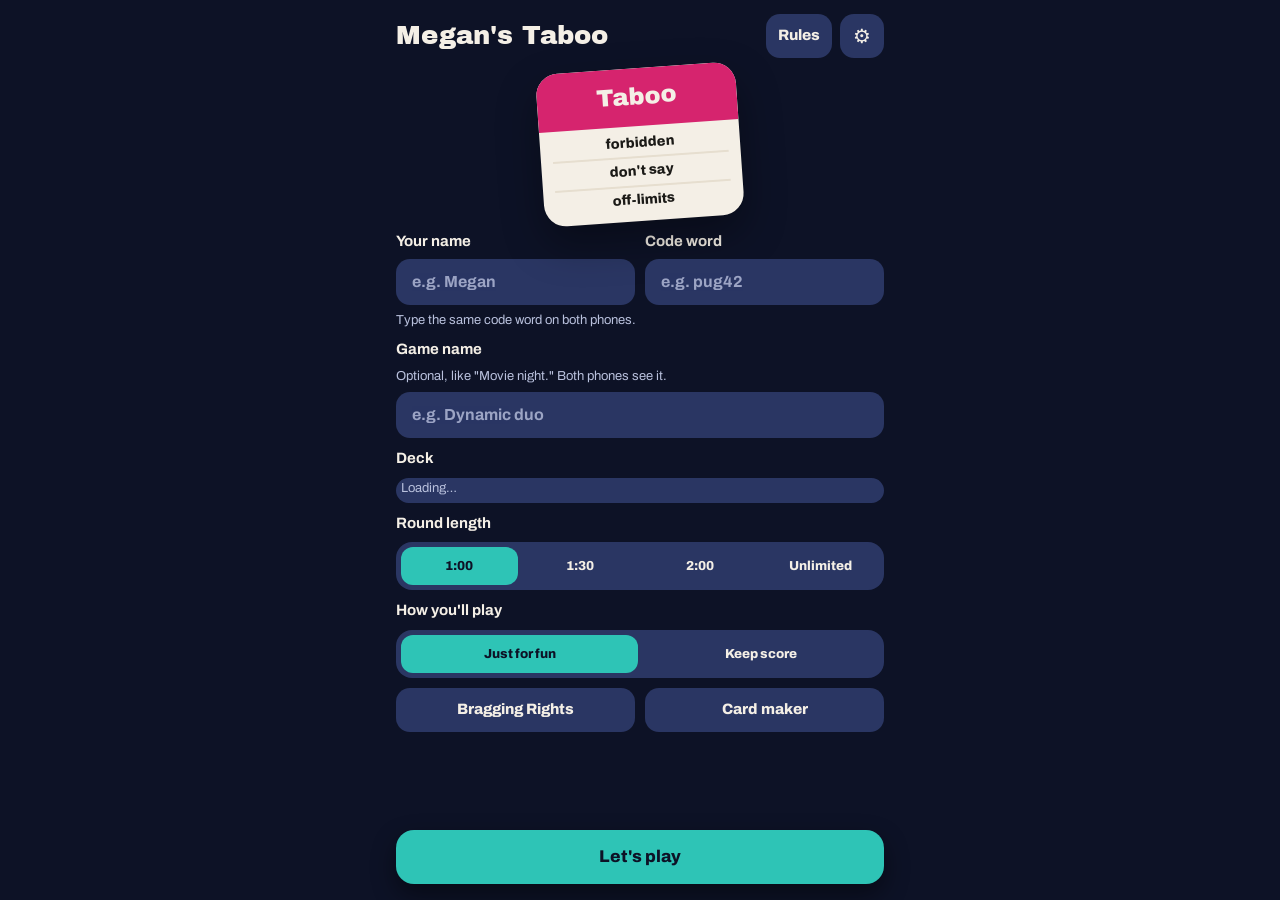
==== dev/src/index.html @ 32f8def1 "v6.7: card maker headings up to 40 letters, shrink and wrap to fit; card colors match the new look C" ====
<!DOCTYPE html>
<html lang="en">
<head>
<meta charset="utf-8">
<meta name="viewport" content="width=device-width,initial-scale=1,viewport-fit=cover">
<meta name="theme-color" content="#0D1226">
<title>Megan's Taboo</title>
<!--PWA-->
<link rel="preconnect" href="https://fonts.googleapis.com">
<link rel="preconnect" href="https://fonts.gstatic.com" crossorigin>
<link href="https://fonts.googleapis.com/css2?family=Archivo+Black&family=Archivo:wght@400;600;800&display=swap" rel="stylesheet">
<link rel="stylesheet" href="styles.css?v=__BUILD__">
</head>
<body>
<div class="app">

<!-- HOME: pick or start a game, then how you'll play -->
<section class="screen" id="s-setup" aria-label="Home">
  <div class="top"><h1 id="setup-title"><button class="ttl" data-home>Megan's Taboo</button></h1><div class="tools"><button class="ghost icon" data-open="rules">Rules</button><button class="ghost icon gear" id="setup-set" aria-label="Settings">⚙︎</button></div></div>
  <div class="hero">
    <div class="card mini" aria-hidden="true"><div class="band"><div class="w">Taboo</div></div>
      <ul class="list"><li>forbidden</li><li>don't say</li><li>off-limits</li></ul></div>
  </div>
  <div class="pair"><label class="f">Your name<input type="text" id="setup-name" maxlength="16" autocomplete="off" placeholder="e.g. Megan"></label>
  <label class="f">Code word<span class="codebox"><input type="text" id="setup-code" maxlength="30" autocomplete="off" autocapitalize="off" spellcheck="false" placeholder="e.g. pug42"><span class="badge" id="setup-badge" aria-live="polite"></span></span></label></div>
  <p class="note" id="code-note">Type the same code word on both phones.</p>
  <label class="f">Game name <small>Optional, like "Movie night." Both phones see it.</small><input type="text" id="setup-gname" maxlength="24" autocomplete="off" placeholder="e.g. Dynamic duo"></label>
  <div class="group" id="sg-group" hidden><b>Saved game</b>
    <button class="switch" id="to-games"><span id="sg-name">Game with your partner</span><span class="sw-r"><span id="sg-badge" class="badge"></span><span aria-hidden="true">▾</span></span></button></div>
  <div class="group"><b>Deck</b><div class="seg" data-field="deck" data-scope="setup"></div></div>
  <div class="group"><b>Round length</b><div class="seg one" data-field="time" data-scope="setup"></div></div>
  <div class="group"><b>How you'll play</b><div class="seg one" data-field="mode" data-scope="setup"></div><p class="note" id="mode-note" hidden></p></div>
  <div class="opts" id="score-opts" hidden>
    <div class="group"><b>Type</b><div class="seg one" data-field="type" data-scope="match"></div><p class="note" id="type-note"></p></div>
    <div class="group"><b>Win by</b><div class="seg one" data-field="win" data-scope="match"></div></div>
    <div class="group"><b>Skips</b><div class="seg one" data-field="pen" data-scope="match"></div></div>
    <div class="group"><b>Card values</b><div class="seg one" data-field="val" data-scope="match"></div><p class="note" id="val-note"></p></div>
  </div>
  <div class="row"><button class="ghost" id="to-brag">Bragging Rights</button><button class="ghost" id="to-maker">Card maker</button></div>
  <div style="flex:1"></div>
  <button class="primary" id="setup-go">Let's play</button>
  <button class="ghost" id="setup-cancel" hidden>Cancel new game</button>
  <div data-backup><button class="ghost" id="setup-bk">Restore from a backup code</button>
  <textarea id="setup-bk-text" hidden aria-label="Backup code" spellcheck="false" placeholder="Paste your backup code here"></textarea>
  <button class="primary" id="setup-bk-go" hidden>Restore</button></div>
</section>

<!-- GAME: everything for playing rounds -->
<section class="screen" id="s-home" aria-label="Game">
  <div class="top"><button class="ghost icon" id="h-back" aria-label="Back to home">‹</button><h2 class="grow"><button class="ttl" data-home>Megan's Taboo</button></h2><div class="tools"><button class="ghost icon" data-open="rules">Rules</button><button class="ghost icon gear" id="to-settings" aria-label="Settings">⚙︎</button></div></div>
  <p class="who"><span id="h-game">Game with your partner</span> <span id="h-badge" class="badge"></span></p>
  <p class="sub info"><span id="h-deckname"></span> · <span id="h-time"></span> · <span id="h-left"></span></p>
  <p class="sync" id="h-sync" role="status" hidden></p>
  <p class="sync" id="h-mwait" hidden><span id="h-mwait-t"></span> <button class="link" id="h-mcancel">Cancel</button></p>
  <p class="turn" id="h-turn" hidden></p>
  <p class="final" id="h-final" hidden></p>
  <div class="match" id="h-match" hidden></div>
  <div class="hero" id="h-hero">
    <div class="card mini" aria-hidden="true"><div class="band"><div class="w">Taboo</div></div>
      <ul class="list"><li>forbidden</li><li>don't say</li><li>off-limits</li></ul></div>
  </div>
  <div style="flex:1"></div>
  <button class="primary" id="start" disabled>Loading cards…</button>
  <button class="ghost" id="h-manual" hidden>Phones not connecting? Pick a player yourself</button>
  <button class="ghost" id="final-btn" data-final>Final round</button>
  <button class="ghost" id="h-mend" hidden>End match</button>
</section>

<!-- PLAY -->
<section class="screen" id="s-play" aria-label="Round">
  <div class="hud">
    <div class="timer" id="timer" aria-live="off">1:00</div>
    <div><div class="meter" id="meter"></div><div class="note" id="p-info" style="margin-top:6px"></div></div>
    <div class="score"><small>Guessed</small><span id="p-score">0</span></div>
  </div>
  <div class="card"><div class="band"><div class="w" id="p-word">Word</div></div><ul class="list" id="p-list"></ul></div>
  <div class="acts">
    <button class="buzz" id="b-buzz"><span class="g">✕</span>Buzz</button>
    <button class="skipb" id="b-skip"><span class="g">↷</span>Skip<span class="pill" id="skipn" aria-label="skips left"></span></button>
    <button class="okb" id="b-ok"><span class="g">✓</span>Correct</button>
  </div>
  <div class="minor"><button id="b-undo">Undo</button><button id="b-pause">Pause</button><button data-open="rules">Rules</button><button id="b-end">End</button></div>
</section>

<!-- SUMMARY -->
<section class="screen" id="s-sum" aria-label="Round summary">
  <div class="top"><h2 id="sum-title">Your round</h2><span class="note" id="sum-why"></span></div>
  <div class="tot three"><div class="big"><b id="t-c">0</b><small>Guessed</small></div><div><b id="t-s">0</b><small>Skipped</small></div><div><b id="t-x">0</b><small>Buzzed</small></div></div>
  <ul class="res" id="sum-list"></ul>
  <div class="pts" id="sum-pts" hidden><span id="sum-pts-t"></span><span class="adj"><button class="ghost" id="adj-down" aria-label="One point less">−1</button><button class="ghost" id="adj-up" aria-label="One point more">+1</button></span></div>
  <p class="note" id="sum-back"></p>
  <div style="flex:1"></div>
  <p class="sub" id="sum-next" style="text-align:center;font-weight:800"></p>
  <button class="primary" id="sum-done">Done</button>
  <button class="ghost" id="sum-final" data-final>Final round</button>
</section>

<!-- SETTINGS -->
<section class="screen" id="s-set" aria-label="Settings">
  <div class="top"><h2>Settings</h2><button class="ghost" data-back>Done</button></div>
  <div class="gamebox" id="set-game">
  <p class="sect" id="set-game-h">This game</p>
  <label class="f">Play as<input type="text" id="set-playas" maxlength="16" autocomplete="off"></label>
  <label class="f">Partner's name<input type="text" id="set-partner" maxlength="16" autocomplete="off"></label>
  <div class="group"><b>Player</b><div class="seg" data-field="player" data-scope="game"></div>
    <p class="note">Set automatically. Only change it if your phones can't connect.</p></div>
  <div class="group"><b>Cards you've played</b><p class="note" id="set-seen"></p>
    <button class="danger" id="reset-seen">Reset played cards</button></div>
  <button class="danger" id="del-game">Delete this game</button>
  </div>

  <p class="sect" id="set-all-h">Everything</p>
  <label class="f">Your usual name<input type="text" id="set-name" maxlength="16" autocomplete="off"></label>
  <div class="group"><b>Sound</b><div class="seg" data-field="sound" data-scope="all"></div>
    <p class="note">iPhones may mute sounds during a call.</p></div>
  <div class="group" data-backup><b>Backup</b>
    <div class="row"><button class="ghost" id="bk-copy">Copy backup code</button><button class="ghost" id="bk-open">Restore</button></div>
    <textarea id="bk-text" hidden aria-label="Backup code" spellcheck="false"></textarea>
    <button class="primary" id="bk-restore" hidden>Restore from this code</button></div>
  <p class="note" id="ver"></p>
</section>

<!-- MATCH RESULT -->
<section class="screen" id="s-mres" aria-label="Match result">
  <div class="mres-in"><p class="note" id="mr-why"></p><h1 id="mr-h">Megan wins!</h1><div class="tot two" id="mr-tot"></div><ul class="res" id="mr-list"></ul></div>
  <div style="flex:1"></div>
  <div class="row"><button class="ghost" id="mr-brag">Bragging Rights</button><button class="primary" id="mr-done">Done</button></div>
</section>

<!-- BRAGGING RIGHTS -->
<section class="screen" id="s-brag" aria-label="Bragging Rights">
  <div class="top"><h2>Bragging Rights</h2><button class="ghost" data-back>Done</button></div>
  <p class="sub" id="br-who"></p>
  <div id="br-body"></div>
  <button class="ghost" id="br-merge">Merge with an old record</button>
  <div id="br-merged"></div>
</section>

<!-- CREDITS: when a game ends -->
<section class="screen" id="s-credits" aria-label="Game summary">
  <p class="note" id="cr-why"></p>
  <div class="roll" id="cr-roll"><div class="roll-in" id="cr-in"></div></div>
  <div class="row"><button class="ghost" id="cr-skip">Skip</button><button class="primary" id="cr-done">Done</button></div>
</section>

<!-- CARD MAKER -->
<section class="screen" id="s-mk" aria-label="Card maker">
  <div class="top"><h2>Card maker</h2><button class="ghost" data-back>Done</button></div>
  <canvas id="mk" width="1080" height="1440" role="img" aria-label="Card preview"></canvas>
  <div class="fields">
    <input type="text" class="wide" id="mk-w" maxlength="40" placeholder="Main word" aria-label="Main word">
    <input type="text" id="mk-1" maxlength="16" placeholder="Forbidden 1" aria-label="Forbidden word 1">
    <input type="text" id="mk-2" maxlength="16" placeholder="Forbidden 2" aria-label="Forbidden word 2">
    <input type="text" id="mk-3" maxlength="16" placeholder="Forbidden 3" aria-label="Forbidden word 3">
    <input type="text" id="mk-4" maxlength="16" placeholder="Forbidden 4" aria-label="Forbidden word 4">
    <input type="text" class="wide" id="mk-5" maxlength="16" placeholder="Forbidden 5" aria-label="Forbidden word 5">
    <input type="text" class="wide" id="mk-from" maxlength="22" placeholder="From: (optional)" aria-label="From">
  </div>
  <div class="sw" id="mk-sw" aria-label="Band color"></div>
  <button class="primary" id="mk-save" disabled>Save image</button>
  <p class="note">Fill in all six words to save. A screenshot works too. Cards you make aren't kept.</p>
</section>
</div>

<div class="count" id="count"><div id="count-n">3</div></div>
<div class="paused" id="paused"><h1>Paused</h1><p class="sub" id="paused-t"></p><button class="primary" id="resume" style="min-width:220px">Resume</button></div>
<div class="toast" id="toast" role="status"></div>
<div class="splash" id="splash" role="dialog" aria-modal="true" aria-labelledby="sp-name">
  <div class="sp-card"><div class="band"><div class="w" id="sp-name">Mom</div></div>
    <div class="sp-body"><p class="sp-line" id="sp-line">is giving clues</p><div class="sp-timer" id="sp-timer">1:00</div>
      <p class="sp-sub" id="sp-sub">Just guess!</p><button class="primary" id="sp-ok" hidden>Got it</button>
      <button class="ghost" id="sp-final" data-final hidden>Final round</button></div></div>
</div>

<div class="modal" id="m-rules" role="dialog" aria-modal="true" aria-labelledby="rules-h"><div class="sheet">
  <h2 id="rules-h">How to play</h2><ul id="rules-list"></ul>
  <div class="row"><button class="primary" data-close>Got it</button></div>
</div></div>

<div class="modal" id="m-games" role="dialog" aria-modal="true" aria-labelledby="games-h"><div class="sheet">
  <h2 id="games-h">Saved games</h2><ul class="games" id="games-list"></ul>
  <p class="note">Games save on their own. Delete one from its summary.</p>
  <div class="row"><button class="ghost" data-close>Close</button><button class="primary" id="new-game">New game</button></div>
</div></div>

<div class="modal" id="m-confirm" role="dialog" aria-modal="true" aria-labelledby="cf-h"><div class="sheet">
  <h2 id="cf-h">Are you sure?</h2><p id="cf-p"></p>
  <div class="row"><button class="ghost" id="cf-no">Cancel</button><button class="primary" id="cf-yes">Yes</button></div>
</div></div>

<div class="modal" id="m-gsum" role="dialog" aria-modal="true" aria-labelledby="gs-h"><div class="sheet">
  <h2 id="gs-h">Game with Mom</h2><p class="note" id="gs-sub"></p><div class="stats" id="gs-stats"></div>
  <div class="row"><button class="danger" id="gs-del">Delete</button><button class="primary" id="gs-play">Play this game</button></div>
  <div class="row"><button class="ghost" data-close>Close</button></div>
</div></div>

<div class="modal" id="m-invite" role="dialog" aria-modal="true" aria-labelledby="iv-h"><div class="sheet">
  <h2 id="iv-h">Keep score?</h2><p id="iv-p"></p>
  <div class="row"><button class="ghost" id="iv-no">Not now</button><button class="primary" id="iv-yes">Join</button></div>
</div></div>

<div class="modal" id="m-mend" role="dialog" aria-modal="true" aria-labelledby="me-h"><div class="sheet">
  <h2 id="me-h">End the match?</h2><p id="me-p"></p>
  <div class="col"><button class="primary" id="me-more">Play one more round</button><button class="ghost" id="me-drop">Don't count the last round</button><button class="ghost" id="me-now">End now</button><button class="ghost" data-close>Keep playing</button></div>
</div></div>

<div class="modal" id="m-merge" role="dialog" aria-modal="true" aria-labelledby="mg-h"><div class="sheet">
  <h2 id="mg-h">Merge with an old record</h2><p>Pick an old record to add to this one. You can undo it later.</p><ul class="games" id="mg-list"></ul>
  <div class="row"><button class="ghost" data-close>Close</button></div>
</div></div>

<script src="app.js?v=__BUILD__"></script>
</body>
</html>
---- dev/src/styles.css ----
/*
VOICE: party-game box, loud and friendly, never cluttered
IDEA: the physical Taboo card — colored header band, forbidden list below
PICTURE: the card itself, large, centered; everything else is a thumb-reach control
COLOUR and TYPE: deep plum field, magenta band, sun-yellow action; Archivo Black + Archivo
LAYOUT: one column, top status, card fills middle, big buttons at the bottom
*/
:root{color-scheme:dark;
--bg:#0D1226;--bg2:#2A3663;--card:#F4EFE6;--cink:#1B1A17;--muted:#7B756B;--line:#E6DECF;
--band:#D6246E;--bandink:#F4EFE6;--ink:#F4EFE6;--soft:#B9C1DD;
--sun:#2EC4B6;--sunink:#0D1226;--sel:#2EC4B6;--selink:#0D1226;
--ok:#179C7E;--no:#E2465A;--skip:#56639A;--r:22px;
--goodink:#7FE3C4;--warnink:#FF8FA3;--scrim:rgba(0,0,0,.6);--scrim2:rgba(13,18,38,.95);
--fd:'Archivo Black',Archivo,sans-serif;--fb:Archivo,system-ui,sans-serif;--hw:400}
:root[data-theme=light]{color-scheme:light}:root[data-theme=dark]{color-scheme:dark}
*{box-sizing:border-box;min-width:0}
html,body{height:100%}
body{margin:0;background:var(--bg);color:var(--ink);font:16px/1.45 var(--fb);overflow-x:clip;-webkit-tap-highlight-color:transparent}
button,input{font:inherit;color:inherit}
button{cursor:pointer;border:0;border-radius:16px;min-height:48px;padding:0 18px;font-weight:800;touch-action:manipulation}
button:focus-visible,input:focus-visible{outline:3px solid var(--sun);outline-offset:2px}
button:disabled{opacity:.38;cursor:not-allowed}
.app{max-width:520px;margin:0 auto;min-height:100%;min-height:100dvh;display:flex;flex-direction:column;
padding:max(14px,env(safe-area-inset-top)) max(16px,env(safe-area-inset-right)) max(16px,env(safe-area-inset-bottom)) max(16px,env(safe-area-inset-left))}
.screen{display:none;flex:1;flex-direction:column;gap:14px}.screen.on{display:flex}
h1{font:var(--hw) clamp(34px,10vw,46px)/1.02 var(--fd);margin:6px 0 0;text-wrap:balance}
h2{font:var(--hw) 26px/1.1 var(--fd);margin:0}
.sub{color:var(--soft);margin:0}
.top{display:flex;align-items:center;justify-content:space-between;gap:10px}
.ghost{background:var(--bg2);color:var(--ink)}
.icon{min-width:48px;padding:0 14px}
.primary{background:var(--sun);color:var(--sunink);min-height:64px;font-size:20px;border-radius:20px}
/* the card */
.card{background:var(--card);color:var(--cink);border-radius:var(--r);overflow:hidden;display:flex;flex-direction:column;
box-shadow:0 18px 40px rgba(0,0,0,.35),0 2px 0 rgba(255,255,255,.08) inset;flex:1;min-height:300px;max-height:520px}
.band{background:var(--band);color:var(--bandink);padding:22px 18px;min-height:112px;display:flex;align-items:center;justify-content:center;text-align:center}
.band .w{font:var(--hw) 40px/1.05 var(--fd);max-width:100%;overflow-wrap:normal;text-wrap:balance}
.list{list-style:none;margin:0;padding:10px 18px 16px;display:flex;flex-direction:column;justify-content:space-evenly;flex:1}
.list li{font-weight:800;font-size:26px;text-align:center;padding:8px 0;border-bottom:2px solid var(--line);white-space:nowrap;overflow:hidden}
.list li:last-child{border-bottom:0}
.brand{font-size:12px;color:var(--muted);text-align:center;padding:0 0 10px;letter-spacing:.02em}
/* home */
.hero{display:flex;flex-direction:column;align-items:center;gap:6px;padding:6px 0}
.mini{width:min(78%,300px);transform:rotate(-4deg);flex:none;min-height:0;max-height:none}
.mini .band{min-height:84px}.mini .band .w{font-size:30px}.mini .list li{font-size:18px;padding:5px 0}
.status{display:grid;grid-template-columns:repeat(2,minmax(0,1fr));gap:8px}
.chip{background:var(--bg2);border-radius:14px;padding:10px 12px}
.chip b{display:block;font-size:13px;color:var(--soft);font-weight:600}
.badge{display:flex!important;align-items:center;gap:6px}.badge svg{flex:none}
.chip span{font-weight:800;font-size:17px;overflow:hidden;text-overflow:ellipsis;white-space:nowrap;display:block}
.row{display:flex;gap:10px;flex-wrap:wrap}.row>*{flex:1}
/* play */
.hud{display:grid;grid-template-columns:auto 1fr auto;align-items:center;gap:10px}
.timer{font:var(--hw) 44px/1 var(--fd);font-variant-numeric:tabular-nums;min-width:3.2ch}
.timer.low{color:var(--warnink)}
.meter{display:flex;gap:4px}.meter i{flex:1;height:8px;border-radius:4px;background:var(--bg2)}
.meter i.c{background:var(--ok)}.meter i.x{background:var(--no)}.meter i.s{background:var(--skip)}.meter i.now{background:var(--sun)}
.score{text-align:right;font-weight:800;line-height:1.1}.score small{display:block;font-weight:600;color:var(--soft);font-size:13px}
.score span{font:var(--hw) 30px/1 var(--fd)}
.acts{display:grid;grid-template-columns:1fr 1fr 1.35fr;gap:10px}
.acts button{min-height:76px;font-size:19px;border-radius:20px;display:flex;flex-direction:column;align-items:center;justify-content:center;gap:2px;color:#fff}
.acts .g{font-size:26px;line-height:1}
.buzz{background:var(--no)}.skipb{background:var(--skip)}.okb{background:var(--ok)}
.acts small{font-size:12px;font-weight:600;opacity:.9}
.minor{display:grid;grid-template-columns:repeat(4,1fr);gap:8px}.minor button{background:var(--bg2);min-height:44px;font-size:15px}
.count{position:fixed;inset:0;display:none;place-items:center;background:var(--bg);z-index:30}
.count.on{display:grid}.count div{font:var(--hw) 160px/1 var(--fd);color:var(--sun);animation:pop .9s ease-out}
@keyframes pop{from{transform:scale(1.5);opacity:0}to{transform:scale(1);opacity:1}}
@media (prefers-reduced-motion:reduce){.count div{animation:none}}
/* summary */
.res{list-style:none;margin:0;padding:0;background:var(--card);color:var(--cink);border-radius:var(--r);overflow:hidden}
.res li{display:flex;justify-content:space-between;align-items:center;gap:10px;padding:12px 16px;border-bottom:1px solid var(--line);font-weight:700}
.res li:last-child{border-bottom:0}
.tag{font-size:13px;font-weight:800;border-radius:999px;padding:4px 10px;white-space:nowrap;color:#fff}
.tag.correct{background:var(--ok)}.tag.buzz{background:var(--no)}.tag.skip{background:var(--skip)}.tag.none{background:transparent;color:var(--muted);border:1px solid var(--line)}
.tot{display:grid;grid-template-columns:repeat(4,minmax(0,1fr));gap:8px;text-align:center}
.tot div{background:var(--bg2);border-radius:14px;padding:10px 4px}.tot b{display:block;font:var(--hw) 26px/1.1 var(--fd)}
.tot small{color:var(--soft);font-size:13px}
.tot .big{background:var(--sun);color:var(--sunink)}.tot .big small{color:var(--sunink)}
/* forms */
label.f{display:flex;flex-direction:column;gap:6px;font-weight:700}
label.f small{font-weight:400;color:var(--soft)}
input[type=text],input[type=number]{background:var(--card);color:var(--cink);border:2px solid transparent;border-radius:14px;min-height:50px;padding:0 14px;font-size:17px;width:100%}
.seg{display:grid;grid-auto-flow:column;grid-auto-columns:1fr;gap:6px;background:var(--bg2);padding:5px;border-radius:16px}
.seg button{background:transparent;min-height:44px;border-radius:12px;padding:0 6px}
.seg button[aria-pressed=true]{background:var(--sun);color:var(--sunink)}
.group{display:flex;flex-direction:column;gap:8px}
.group>b{font-size:15px}
.note{font-size:14px;color:var(--soft);margin:0}
.danger{background:transparent;border:2px solid var(--warnink);color:var(--warnink)}
.sw{display:flex;gap:10px;flex-wrap:wrap}
.sw button{width:48px;height:48px;min-height:48px;padding:0;border-radius:50%;border:3px solid transparent}
.sw button[aria-pressed=true]{border-color:var(--ink)}
canvas#mk{width:100%;max-width:340px;height:auto;align-self:center;border-radius:18px;box-shadow:0 14px 30px rgba(0,0,0,.35)}
.fields{display:grid;grid-template-columns:1fr 1fr;gap:8px}.fields .wide{grid-column:1/-1}
/* modal */
.modal{position:fixed;inset:0;background:var(--scrim);display:none;align-items:flex-end;justify-content:center;z-index:40;padding:12px}
.modal.on{display:flex}
.sheet{background:var(--card);color:var(--cink);border-radius:24px;max-width:520px;width:100%;max-height:88dvh;overflow:auto;padding:22px 20px calc(20px + env(safe-area-inset-bottom))}
.sheet h2{margin-bottom:10px}.sheet p,.sheet li{color:var(--cink)}
.sheet ul{padding-left:20px;margin:0 0 10px}.sheet li{margin:6px 0}
.sheet .row{margin-top:14px}
.sheet .ghost{background:var(--line);color:var(--cink)}
.toast{position:fixed;left:50%;bottom:calc(24px + env(safe-area-inset-bottom));transform:translateX(-50%);background:var(--sun);color:var(--sunink);font-weight:800;padding:12px 18px;border-radius:14px;z-index:50;display:none;max-width:90vw;text-align:center}
.toast.on{display:block}
.paused{position:fixed;inset:0;background:var(--bg);display:none;flex-direction:column;align-items:center;justify-content:center;gap:16px;z-index:35;padding:20px}
.paused.on{display:flex}
@media (max-height:700px){.band{min-height:90px;padding:14px}.band .w{font-size:32px}.list li{font-size:21px;padding:5px 0}.acts button{min-height:64px}.timer{font-size:36px}}
/* saved games */
.switch{display:flex;align-items:center;justify-content:space-between;gap:10px;background:var(--bg2);border-radius:16px;padding:0 16px;min-height:52px;text-align:left;width:100%}
.switch span{overflow:hidden;text-overflow:ellipsis;white-space:nowrap}.switch b{font-size:13px;color:var(--soft);font-weight:600;display:block}
.sheet .games,.games{list-style:none;margin:0 0 12px;padding:0;display:flex;flex-direction:column;gap:8px}
.games li{display:flex;gap:8px;align-items:stretch}
.games .pick{flex:1;text-align:left;background:var(--line);color:var(--cink);border-radius:14px;padding:10px 14px;display:flex;flex-direction:column;justify-content:center}
.games .pick[aria-current=true]{outline:3px solid var(--sun)}
.games .pick small{font-weight:600;color:var(--muted)}
.games .del{background:transparent;border:2px solid var(--line);color:var(--cink);min-width:72px}
textarea{width:100%;min-height:96px;border-radius:14px;border:2px solid var(--line);background:var(--card);color:var(--cink);font:14px/1.4 ui-monospace,monospace;padding:10px;overflow-wrap:anywhere}
.sect{font:var(--hw) 20px/1.2 var(--fd);margin:10px 0 0}
.seg[data-field=deck]{grid-auto-flow:row;grid-template-columns:repeat(2,minmax(0,1fr))}
.sync{margin:0;font-weight:700;font-size:15px;color:var(--soft)}.sync.on{color:var(--goodink)}.sync.warn{color:var(--sun)}
/* turn flow */
.turn{margin:0;font-weight:800;font-size:17px;text-align:center}.final{margin:0;background:var(--sun);color:var(--sunink);font-weight:800;border-radius:14px;padding:10px 14px;text-align:center}
.tot.three{grid-template-columns:repeat(3,minmax(0,1fr))}
.splash{position:fixed;inset:0;background:var(--scrim2);display:none;align-items:center;justify-content:center;z-index:45;padding:20px}
.splash.on{display:flex}
.sp-card{background:var(--card);color:var(--cink);border-radius:var(--r);overflow:hidden;width:min(100%,400px);box-shadow:0 18px 40px rgba(0,0,0,.4)}
.sp-body{padding:20px;text-align:center;display:flex;flex-direction:column;gap:10px}
.sp-line{margin:0;font-weight:800;font-size:20px}.sp-sub{margin:0;color:var(--muted);font-weight:700}
.sp-timer{font:var(--hw) 72px/1 var(--fd);font-variant-numeric:tabular-nums}
.sp-counts{font:var(--hw) 26px/1.2 var(--fd)}
/* credits */
#s-credits{justify-content:space-between}
.roll{flex:1;overflow:hidden;position:relative;-webkit-mask-image:linear-gradient(transparent,#000 12%,#000 88%,transparent);mask-image:linear-gradient(transparent,#000 12%,#000 88%,transparent)}
.roll-in{text-align:center;padding:40vh 0;animation:roll var(--dur,40s) linear forwards}
.roll h3{font:400 15px/1.2 var(--fb);color:var(--soft);letter-spacing:.02em;margin:26px 0 4px;font-weight:700}
.roll p{margin:0;font:var(--hw) 24px/1.25 var(--fd);text-wrap:balance}
.roll .big{font-size:40px;color:var(--sun)}.roll .list{font:700 18px/1.5 var(--fb)}
@keyframes roll{from{transform:translateY(0)}to{transform:translateY(calc(-100% + 30vh))}}
@media (prefers-reduced-motion:reduce){.roll{overflow:auto;-webkit-mask-image:none;mask-image:none}.roll-in{animation:none;padding:10px 0}}
.roll.static{overflow:auto;-webkit-mask-image:none;mask-image:none}.roll.static .roll-in{animation:none;padding:10px 0}
.toast{pointer-events:none}
.modal{z-index:50}.toast{z-index:56}.sp-card .ghost{background:var(--line);color:var(--cink)}
/* gameplay sizing: same label line on all three actions; skips left as a corner pill */
.acts button{position:relative}
.acts .pill{position:absolute;top:6px;right:6px;min-width:22px;height:22px;border-radius:11px;background:rgba(255,255,255,.25);font-size:13px;line-height:22px;padding:0 6px}
.timer{line-height:1.1}
/* short screens (older/smaller phones): shrink the card so every control fits without scrolling */
@media (max-height:600px){.app{gap:0}.screen{gap:8px}.card{min-height:0}.band{min-height:64px;padding:8px 12px}.band .w{font-size:28px}
 .list{padding:4px 14px 8px}.list li{font-size:18px;padding:3px 0}.acts button{min-height:58px;font-size:16px}.acts .g{font-size:20px}.minor button{min-height:44px;font-size:14px}
 .timer{font-size:32px}.score span{font-size:24px}}
/* phone turned sideways: card on the left, controls on the right */
@media (orientation:landscape) and (max-height:500px){
 #s-play.on{display:grid;grid-template-columns:minmax(0,1.4fr) minmax(0,1fr);grid-template-rows:auto minmax(0,1fr) auto;gap:10px;height:calc(100dvh - 28px)}
 #s-play .hud{grid-column:1/-1}#s-play .card{grid-column:1;grid-row:2/4;max-height:none;min-height:0}
 #s-play .acts{grid-column:2;grid-row:2;grid-template-columns:1fr;grid-auto-rows:minmax(0,1fr)}#s-play .acts button{min-height:52px;flex-direction:row;gap:8px}
 #s-play .minor{grid-column:2;grid-row:3;grid-template-columns:repeat(2,1fr)}
 .app{max-width:none}.band{min-height:56px;padding:8px}.band .w{font-size:28px}.list li{font-size:18px;padding:2px 0}}
/* v6: tools in the top bar, live badge, keep score, bragging rights */
.tools{display:flex;gap:8px;flex:none}.gear{font-size:22px;padding:0;width:48px}
#s-setup .top h1{margin:0;font-size:clamp(28px,8.5vw,40px)}
#s-setup .hero{padding:0}#s-setup .mini{width:min(62%,240px)}
.codebox{position:relative;display:block}.codebox input{padding-right:46px}
.codebox .badge{position:absolute;right:12px;top:50%;transform:translateY(-50%);pointer-events:none}
.badge:empty{display:none!important}
.seg.one button{white-space:nowrap;font-size:15px;padding:0 4px}
.seg button:disabled{opacity:.38}
.col{display:flex;flex-direction:column;gap:8px;margin-top:14px}
.match{background:var(--bg2);border-radius:16px;padding:12px 14px;display:grid;grid-template-columns:1fr auto 1fr;align-items:center;gap:8px;text-align:center}
.match b{display:block;font:var(--hw) 30px/1.05 var(--fd)}.match small{color:var(--soft);font-weight:600;font-size:13px;display:block;overflow:hidden;text-overflow:ellipsis;white-space:nowrap}
.match .mid{font-size:13px;color:var(--soft);font-weight:700;max-width:110px}
.match.team{grid-template-columns:1fr 1fr}
.pts{display:flex;align-items:center;justify-content:space-between;gap:10px;background:var(--bg2);border-radius:14px;padding:8px 8px 8px 14px;font-weight:800}
.pts .adj{display:flex;gap:6px}.pts .adj button{min-width:52px;padding:0}
.tot.two{grid-template-columns:repeat(2,minmax(0,1fr))}
#s-mres h1{text-align:center;margin:10px 0 14px}.mres-in{display:flex;flex-direction:column;gap:12px}
.stats{display:grid;grid-template-columns:repeat(2,minmax(0,1fr));gap:8px;margin:0 0 12px}
.stats div{background:var(--bg2);border-radius:14px;padding:10px 12px}.stats b{display:block;font:var(--hw) 22px/1.15 var(--fd)}
.stats small{color:var(--soft);font-weight:600;font-size:13px}.stats .wide{grid-column:1/-1}
.brh{font:var(--hw) 18px/1.2 var(--fd);margin:6px 0 8px}
.hist{list-style:none;margin:0 0 12px;padding:0;background:var(--card);color:var(--cink);border-radius:var(--r);overflow:hidden}
.hist li{display:flex;justify-content:space-between;gap:10px;padding:10px 14px;border-bottom:1px solid var(--line);font-weight:700;font-size:15px}
.hist li:last-child{border-bottom:0}.hist small{color:var(--muted);font-weight:600}
.merged{display:flex;justify-content:space-between;align-items:center;gap:8px;margin-top:8px}.merged button{min-height:40px}
@media (max-height:700px){#s-setup .mini{width:min(50%,200px)}#s-setup .mini .band{min-height:60px}#s-setup .mini .list li{font-size:15px;padding:2px 0}}
@media (max-height:600px){#s-setup .hero{display:none}}
.timer.none{font-size:24px}.sp-timer:not(:empty){white-space:nowrap}
.sp-timer.none{font-size:40px}#splash .note{color:var(--muted);font:700 16px/1.4 var(--fb)}
[hidden]{display:none!important}
#s-setup{gap:10px}#s-setup .mini{width:min(48%,200px)}#s-setup .mini .band{min-height:58px;padding:10px}#s-setup .mini .band .w{font-size:24px}#s-setup .mini .list{padding:4px 12px 8px}#s-setup .mini .list li{font-size:14px;padding:3px 0}
#s-setup .seg[data-field=deck]{grid-template-columns:repeat(3,minmax(0,1fr))}#s-setup .seg[data-field=deck] button{font-size:14px;padding:0 2px}
.pair{display:grid;grid-template-columns:1fr 1fr;gap:10px}#s-setup .note{margin-top:-4px}
/* v6.1 type scale: one set of sizes for the whole app (gameplay card words stay big on purpose) */
:root{--t-xs:12px;--t-s:13px;--t-m:15px;--t-l:17px;--t-h2:22px;--t-h1:30px}
body{font-size:var(--t-m)}
button{font-size:var(--t-m);min-height:44px;border-radius:14px}
.primary{font-size:var(--t-l);min-height:54px;border-radius:18px}
.seg button,.seg.one button{font-size:var(--t-s);min-height:38px}
.seg{gap:4px}
h1,#s-setup .top h1{font-size:var(--t-h1);line-height:1.05}
h2{font-size:var(--t-h2)}
.sect{font-size:18px}
.group>b,label.f{font-size:var(--t-m)}
.note,label.f small,.sub{font-size:var(--t-s)}
.sub{font-size:var(--t-m)}
input[type=text],input[type=number]{font-size:16px;min-height:46px}  /* 16px keeps iPhones from zooming in */
.switch{min-height:48px;font-size:var(--t-m)}.switch b{font-size:var(--t-xs)}
.sw-r{display:flex;align-items:center;gap:8px;flex:none}
.icon{min-width:44px;padding:0 12px}.gear{width:44px;font-size:20px}
.dim{color:var(--soft);font-weight:600}
.row3{display:grid;grid-template-columns:repeat(3,minmax(0,1fr));gap:8px}.row3 button{font-size:var(--t-s);padding:0 6px;line-height:1.15}
.match b{font-size:26px}.match small,.match .mid{font-size:var(--t-xs)}
.stats b{font-size:18px}.stats small{font-size:var(--t-xs)}.brh{font-size:16px}
.hist li{font-size:14px}
.pts{font-size:var(--t-m)}
.chip span{font-size:var(--t-m)}
.res li{font-size:var(--t-m)}
.acts button{font-size:17px}.minor button{font-size:14px}
.sheet h2{font-size:20px}.sheet p{font-size:var(--t-m)}
#s-home .mini{width:min(44%,170px)}#s-home .mini .band{min-height:52px;padding:8px}#s-home .mini .band .w{font-size:22px}
#s-home .mini .list{padding:2px 10px 6px}#s-home .mini .list li{font-size:13px;padding:2px 0}#s-home .hero{padding:0}
#s-home .seg[data-field=deck],#s-setup .seg[data-field=deck]{grid-template-columns:repeat(4,minmax(0,1fr))}
@media (max-height:780px){#s-home .mini{width:min(36%,140px)}#s-home .mini .band{min-height:42px;padding:6px}#s-home .mini .band .w{font-size:19px}#s-home .mini .list li{font-size:12px;padding:1px 0}#s-home{gap:10px}}
@media (max-height:600px){#s-home .hero{display:none}}
#s-setup .top h1{font-size:26px}
.gamebox{display:flex;flex-direction:column;gap:14px}.danger{width:100%;font-size:var(--t-m)}
.row3 button{padding:0 2px}
#s-setup .seg[data-field=deck] button{font-size:var(--t-s)}
/* v6.2: home + game screens */
.ttl{all:unset;cursor:pointer;font:inherit;color:inherit}.ttl:focus-visible{outline:2px solid var(--sun);border-radius:6px}
h2.grow{flex:1;min-width:0;white-space:nowrap;overflow:hidden;text-overflow:ellipsis}
#h-back{font-size:26px;padding:0;width:44px}
.who{margin:0;font-weight:800;font-size:var(--t-l);display:flex;align-items:center;gap:8px}.info{margin:-8px 0 0;color:var(--soft);font-size:var(--t-s)}
.opts{display:flex;flex-direction:column;gap:12px;background:var(--bg2);border-radius:16px;padding:12px}
.opts .seg{background:rgba(0,0,0,.18)}
.link{all:unset;cursor:pointer;text-decoration:underline;font-weight:800}
#m-gsum .stats{margin:12px 0 0}#m-gsum .stats div{background:var(--line);color:var(--cink)}#m-gsum .stats small{color:var(--muted)}
#m-gsum .danger{flex:0 0 auto;width:auto}
@media (max-width:350px){h2.grow{font-size:18px}}
#setup-go{position:sticky;bottom:12px;z-index:5;box-shadow:0 10px 24px rgba(0,0,0,.45)}
h2.grow{font-size:19px}
input.locked{background:var(--bg2);color:var(--soft)}
#to-games{font-weight:800}

/* v6.6 palette: navy, magenta card stripe, lighter-navy boxes with light text, teal for what's selected */
input[type=text],input[type=number]{background:var(--bg2);color:var(--ink)}input::placeholder{color:var(--soft);opacity:.8}
.seg button[aria-pressed=true]{background:var(--sel);color:var(--selink)}.opts{background:rgba(255,255,255,.05)}.opts .seg{background:var(--bg2)}
input.locked{background:var(--bg);color:var(--soft);border-color:var(--bg2)}
.minor button:active:not(:disabled){background:var(--sel);color:var(--selink)}
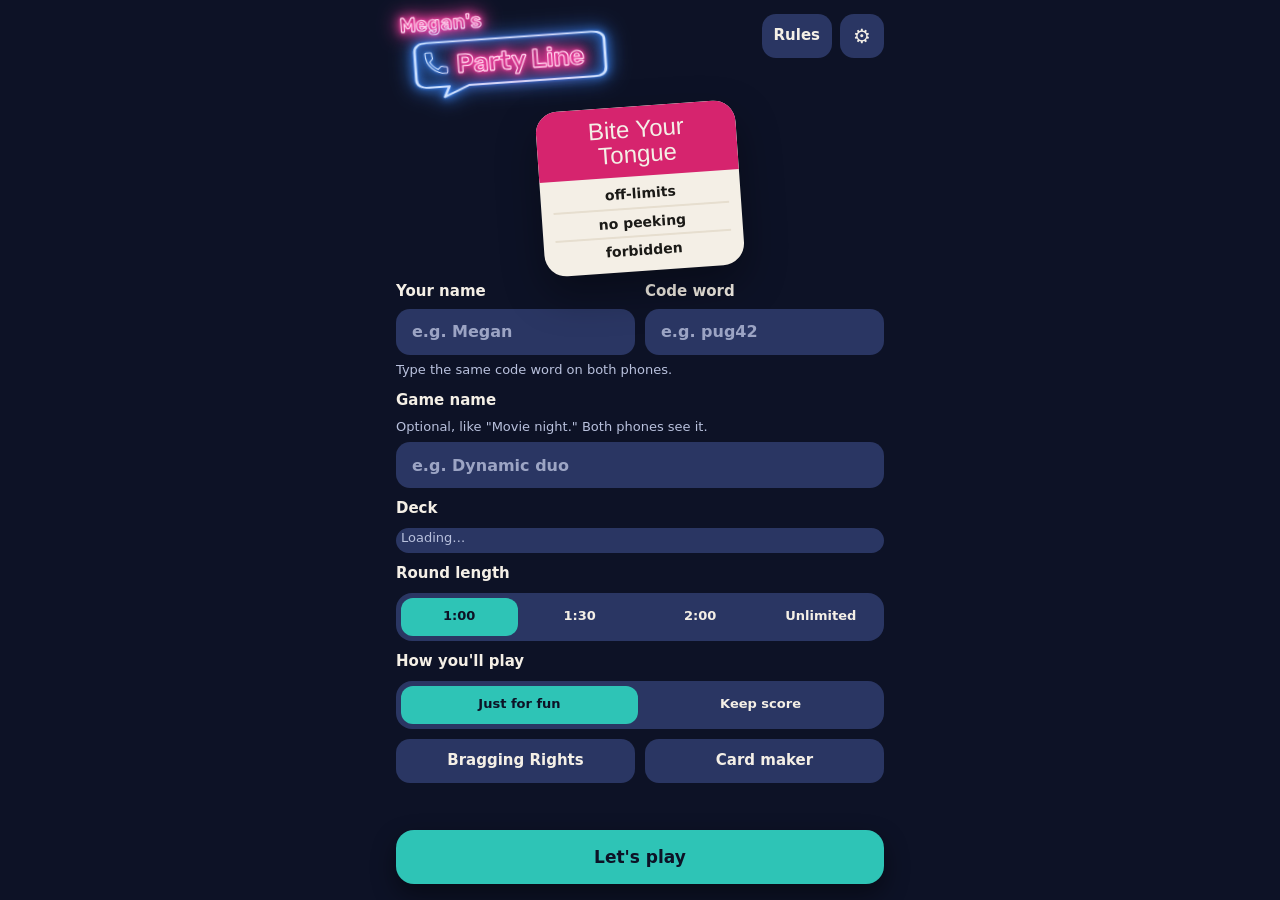
==== commit 248ad1ec: "v7.0: Megan's Party Line — neon logo, Bite Your Tongue game name and card, fonts bundled in the app " ====
--- a/dev/src/index.html
+++ b/dev/src/index.html
@@ -4,11 +4,8 @@
 <meta charset="utf-8">
 <meta name="viewport" content="width=device-width,initial-scale=1,viewport-fit=cover">
 <meta name="theme-color" content="#0D1226">
-<title>Megan's Taboo</title>
+<title>Megan's Party Line</title>
 <!--PWA-->
-<link rel="preconnect" href="https://fonts.googleapis.com">
-<link rel="preconnect" href="https://fonts.gstatic.com" crossorigin>
-<link href="https://fonts.googleapis.com/css2?family=Archivo+Black&family=Archivo:wght@400;600;800&display=swap" rel="stylesheet">
 <link rel="stylesheet" href="styles.css?v=__BUILD__">
 </head>
 <body>
@@ -16,10 +13,10 @@
 
 <!-- HOME: pick or start a game, then how you'll play -->
 <section class="screen" id="s-setup" aria-label="Home">
-  <div class="top"><h1 id="setup-title"><button class="ttl" data-home>Megan's Taboo</button></h1><div class="tools"><button class="ghost icon" data-open="rules">Rules</button><button class="ghost icon gear" id="setup-set" aria-label="Settings">⚙︎</button></div></div>
+  <div class="top"><h1 id="setup-title"><button class="ttl logo" data-home aria-label="Megan's Party Line, home"><span class="t t1" aria-hidden="true">Megan's</span><svg class="bub" preserveAspectRatio="none" viewBox="0 0 160 70" aria-hidden="true"><path d="M14 4 H146 Q156 4 156 14 V46 Q156 56 146 56 H46 L26 68 L30 56 H14 Q4 56 4 46 V14 Q4 4 14 4 Z"/></svg><svg class="ph" viewBox="2 2 20 20" aria-hidden="true"><path d="M6.62 10.79c1.44 2.83 3.76 5.14 6.59 6.59l2.2-2.2c.27-.27.67-.36 1.02-.24 1.12.37 2.33.57 3.57.57.55 0 1 .45 1 1V20c0 .55-.45 1-1 1-9.39 0-17-7.61-17-17 0-.55.45-1 1-1h3.5c.55 0 1 .45 1 1 0 1.25.2 2.45.57 3.57.11.35.03.74-.25 1.02l-2.2 2.2z"/></svg><span class="t t2" aria-hidden="true">Party Line</span></button></h1><div class="tools"><button class="ghost icon" data-open="rules">Rules</button><button class="ghost icon gear" id="setup-set" aria-label="Settings">⚙︎</button></div></div>
   <div class="hero">
-    <div class="card mini" aria-hidden="true"><div class="band"><div class="w">Taboo</div></div>
-      <ul class="list"><li>forbidden</li><li>don't say</li><li>off-limits</li></ul></div>
+    <div class="card mini" aria-hidden="true"><div class="band"><div class="w">Bite Your Tongue</div></div>
+      <ul class="list"><li>off-limits</li><li>no peeking</li><li>forbidden</li></ul></div>
   </div>
   <div class="pair"><label class="f">Your name<input type="text" id="setup-name" maxlength="16" autocomplete="off" placeholder="e.g. Megan"></label>
   <label class="f">Code word<span class="codebox"><input type="text" id="setup-code" maxlength="30" autocomplete="off" autocapitalize="off" spellcheck="false" placeholder="e.g. pug42"><span class="badge" id="setup-badge" aria-live="polite"></span></span></label></div>
@@ -47,7 +44,7 @@
 
 <!-- GAME: everything for playing rounds -->
 <section class="screen" id="s-home" aria-label="Game">
-  <div class="top"><button class="ghost icon" id="h-back" aria-label="Back to home">‹</button><h2 class="grow"><button class="ttl" data-home>Megan's Taboo</button></h2><div class="tools"><button class="ghost icon" data-open="rules">Rules</button><button class="ghost icon gear" id="to-settings" aria-label="Settings">⚙︎</button></div></div>
+  <div class="top"><button class="ghost icon" id="h-back" aria-label="Back to home">‹</button><h2 class="grow"><button class="ttl" data-home>Bite Your Tongue</button></h2><div class="tools"><button class="ghost icon" data-open="rules">Rules</button><button class="ghost icon gear" id="to-settings" aria-label="Settings">⚙︎</button></div></div>
   <p class="who"><span id="h-game">Game with your partner</span> <span id="h-badge" class="badge"></span></p>
   <p class="sub info"><span id="h-deckname"></span> · <span id="h-time"></span> · <span id="h-left"></span></p>
   <p class="sync" id="h-sync" role="status" hidden></p>
@@ -56,8 +53,8 @@
   <p class="final" id="h-final" hidden></p>
   <div class="match" id="h-match" hidden></div>
   <div class="hero" id="h-hero">
-    <div class="card mini" aria-hidden="true"><div class="band"><div class="w">Taboo</div></div>
-      <ul class="list"><li>forbidden</li><li>don't say</li><li>off-limits</li></ul></div>
+    <div class="card mini" aria-hidden="true"><div class="band"><div class="w">Bite Your Tongue</div></div>
+      <ul class="list"><li>off-limits</li><li>no peeking</li><li>forbidden</li></ul></div>
   </div>
   <div style="flex:1"></div>
   <button class="primary" id="start" disabled>Loading cards…</button>
@@ -173,7 +170,7 @@
 </div>
 
 <div class="modal" id="m-rules" role="dialog" aria-modal="true" aria-labelledby="rules-h"><div class="sheet">
-  <h2 id="rules-h">How to play</h2><ul id="rules-list"></ul>
+  <h2 id="rules-h">How to play Bite Your Tongue</h2><ul id="rules-list"></ul>
   <div class="row"><button class="primary" data-close>Got it</button></div>
 </div></div>
 
--- a/dev/src/styles.css
+++ b/dev/src/styles.css
@@ -5,6 +5,12 @@
 COLOUR and TYPE: deep plum field, magenta band, sun-yellow action; Archivo Black + Archivo
 LAYOUT: one column, top status, card fills middle, big buttons at the bottom
 */
+@font-face{font-family:'Archivo Black';src:url(fonts/archivo-black-latin-400-normal.woff2) format('woff2');font-weight:400;font-display:swap}
+@font-face{font-family:'Archivo';src:url(fonts/archivo-latin-400-normal.woff2) format('woff2');font-weight:400;font-display:swap}
+@font-face{font-family:'Archivo';src:url(fonts/archivo-latin-600-normal.woff2) format('woff2');font-weight:600;font-display:swap}
+@font-face{font-family:'Archivo';src:url(fonts/archivo-latin-700-normal.woff2) format('woff2');font-weight:700;font-display:swap}
+@font-face{font-family:'Archivo';src:url(fonts/archivo-latin-800-normal.woff2) format('woff2');font-weight:800;font-display:swap}
+@font-face{font-family:'Rubik Logo';src:url(fonts/rubik-latin-600-normal.woff2) format('woff2');font-weight:600;font-display:swap}
 :root{color-scheme:dark;
 --bg:#0D1226;--bg2:#2A3663;--card:#F4EFE6;--cink:#1B1A17;--muted:#7B756B;--line:#E6DECF;
 --band:#D6246E;--bandink:#F4EFE6;--ink:#F4EFE6;--soft:#B9C1DD;
@@ -247,3 +253,19 @@
 .seg button[aria-pressed=true]{background:var(--sel);color:var(--selink)}.opts{background:rgba(255,255,255,.05)}.opts .seg{background:var(--bg2)}
 input.locked{background:var(--bg);color:var(--soft);border-color:var(--bg2)}
 .minor button:active:not(:disabled){background:var(--sel);color:var(--selink)}
+
+/* v7 logo: neon tubes. Pink outline letters, a blue speech bubble with a phone, tilted like a sticker */
+:root{--neon-pink:#FF3FA4;--neon-blue:#3D8BFF}
+.logo{position:relative;display:block;width:230px;height:84px;transform:rotate(-4deg);transform-origin:left center;margin:4px 0 -6px}
+.logo .t{position:absolute;white-space:nowrap;color:transparent;font:600 20px/1.2 'Rubik Logo',sans-serif;-webkit-text-stroke:1.3px #FFD0EA;
+ filter:drop-shadow(0 0 1.5px var(--neon-pink)) drop-shadow(0 0 4px var(--neon-pink)) drop-shadow(0 0 9px var(--neon-pink))}
+.logo .t1{left:6px;top:-4px}.logo .t2{left:60px;top:35px;font-size:26px}
+.logo svg{position:absolute;overflow:visible;filter:drop-shadow(0 0 1.5px var(--neon-blue)) drop-shadow(0 0 4px var(--neon-blue)) drop-shadow(0 0 9px var(--neon-blue))}
+.logo svg path{fill:none;stroke:#CFE2FF;stroke-width:2.2;stroke-linejoin:round;stroke-linecap:round}
+.logo .bub{left:14px;top:24px;width:200px;height:60px}.logo .ph{left:28px;top:36px;width:24px;height:24px}.logo .ph path{stroke-width:.95}
+#s-setup .top{align-items:flex-start}
+@media (max-width:360px){.logo{transform:rotate(-4deg) scale(.7);margin-bottom:-24px}}
+h2.grow{font-size:17px}@media (max-width:360px){h2.grow{font-size:15px}}
+@media (max-width:385px){.logo{transform:rotate(-4deg) scale(.9);margin-bottom:-12px}}
+@media (max-width:365px){.logo{transform:rotate(-4deg) scale(.84);margin-bottom:-16px}}
+@media (max-width:340px){.logo{transform:rotate(-4deg) scale(.7);margin-bottom:-24px}h2.grow{white-space:normal;line-height:1.05}}
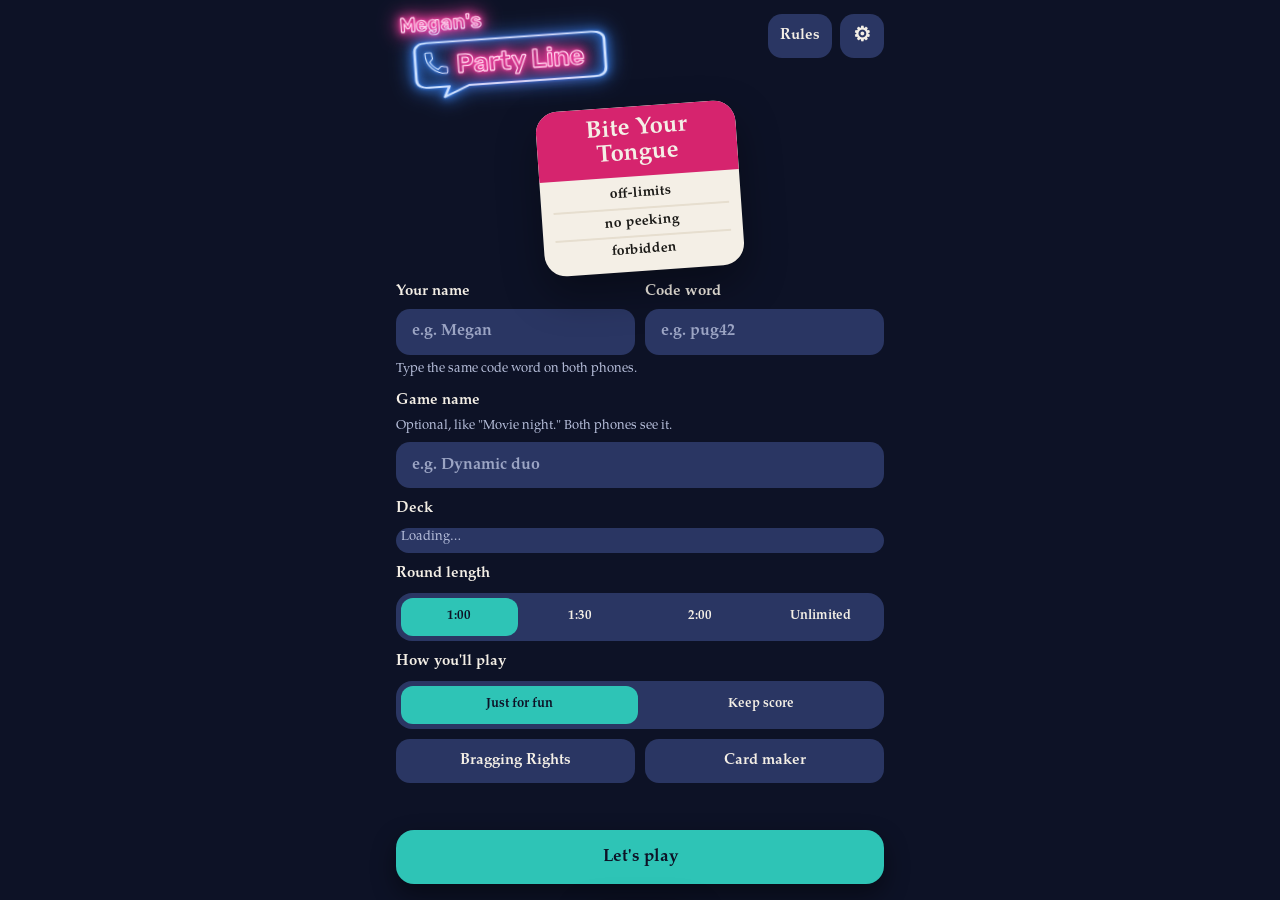
==== commit 815842fa: "v7.6: back swipe works inside the app; Home saves on Let's play with Discard changes; Undo for reset" ====
--- a/dev/src/index.html
+++ b/dev/src/index.html
@@ -13,7 +13,7 @@
 
 <!-- HOME: pick or start a game, then how you'll play -->
 <section class="screen" id="s-setup" aria-label="Home">
-  <div class="top"><h1 id="setup-title"><button class="ttl logo" data-home aria-label="Megan's Party Line, home"><span class="t t1" aria-hidden="true">Megan's</span><svg class="bub" preserveAspectRatio="none" viewBox="0 0 160 70" aria-hidden="true"><path d="M14 4 H146 Q156 4 156 14 V46 Q156 56 146 56 H46 L26 68 L30 56 H14 Q4 56 4 46 V14 Q4 4 14 4 Z"/></svg><svg class="ph" viewBox="2 2 20 20" aria-hidden="true"><path d="M6.62 10.79c1.44 2.83 3.76 5.14 6.59 6.59l2.2-2.2c.27-.27.67-.36 1.02-.24 1.12.37 2.33.57 3.57.57.55 0 1 .45 1 1V20c0 .55-.45 1-1 1-9.39 0-17-7.61-17-17 0-.55.45-1 1-1h3.5c.55 0 1 .45 1 1 0 1.25.2 2.45.57 3.57.11.35.03.74-.25 1.02l-2.2 2.2z"/></svg><span class="t t2" aria-hidden="true">Party Line</span></button></h1><div class="tools"><button class="ghost icon" data-open="rules">Rules</button><button class="ghost icon gear" id="setup-set" aria-label="Settings">⚙︎</button></div></div>
+  <div class="top"><h1 id="setup-title"><button class="ttl logo" id="logo" aria-label="Megan's Party Line. Tap to refresh."><span class="t t1" aria-hidden="true">Megan's</span><svg class="bub" preserveAspectRatio="none" viewBox="0 0 160 70" aria-hidden="true"><path d="M14 4 H146 Q156 4 156 14 V46 Q156 56 146 56 H46 L26 68 L30 56 H14 Q4 56 4 46 V14 Q4 4 14 4 Z"/></svg><svg class="ph" viewBox="2 2 20 20" aria-hidden="true"><path d="M6.62 10.79c1.44 2.83 3.76 5.14 6.59 6.59l2.2-2.2c.27-.27.67-.36 1.02-.24 1.12.37 2.33.57 3.57.57.55 0 1 .45 1 1V20c0 .55-.45 1-1 1-9.39 0-17-7.61-17-17 0-.55.45-1 1-1h3.5c.55 0 1 .45 1 1 0 1.25.2 2.45.57 3.57.11.35.03.74-.25 1.02l-2.2 2.2z"/></svg><span class="t t2" aria-hidden="true">Party Line</span></button></h1><div class="tools"><button class="ghost icon" data-open="rules">Rules</button><button class="ghost icon gear" id="setup-set" aria-label="Settings">⚙︎</button></div></div>
   <div class="hero">
     <div class="card mini" aria-hidden="true"><div class="band"><div class="w">Bite Your Tongue</div></div>
       <ul class="list"><li>off-limits</li><li>no peeking</li><li>forbidden</li></ul></div>
@@ -26,6 +26,7 @@
     <button class="switch" id="to-games"><span id="sg-name">Game with your partner</span><span class="sw-r"><span id="sg-badge" class="badge"></span><span aria-hidden="true">▾</span></span></button></div>
   <div class="group"><b>Deck</b><div class="seg" data-field="deck" data-scope="setup"></div></div>
   <div class="group"><b>Round length</b><div class="seg one" data-field="time" data-scope="setup"></div></div>
+  <div class="group" id="cpr-group" hidden><b>Cards per round</b><div class="seg one" data-field="cpr" data-scope="setup"></div></div>
   <div class="group"><b>How you'll play</b><div class="seg one" data-field="mode" data-scope="setup"></div><p class="note" id="mode-note" hidden></p></div>
   <div class="opts" id="score-opts" hidden>
     <div class="group"><b>Type</b><div class="seg one" data-field="type" data-scope="match"></div><p class="note" id="type-note"></p></div>
@@ -35,6 +36,7 @@
   </div>
   <div class="row"><button class="ghost" id="to-brag">Bragging Rights</button><button class="ghost" id="to-maker">Card maker</button></div>
   <div style="flex:1"></div>
+  <p class="note dirty" id="home-dirty" hidden>Changes save when you tap Let's play. <button class="link" id="home-discard">Discard changes</button></p>
   <button class="primary" id="setup-go">Let's play</button>
   <button class="ghost" id="setup-cancel" hidden>Cancel new game</button>
   <div data-backup><button class="ghost" id="setup-bk">Restore from a backup code</button>
@@ -76,7 +78,7 @@
     <button class="skipb" id="b-skip"><span class="g">↷</span>Skip<span class="pill" id="skipn" aria-label="skips left"></span></button>
     <button class="okb" id="b-ok"><span class="g">✓</span>Correct</button>
   </div>
-  <div class="minor"><button id="b-undo">Undo</button><button id="b-pause">Pause</button><button data-open="rules">Rules</button><button id="b-end">End</button></div>
+  <div class="minor"><button id="b-undo">Undo</button><button id="b-pause">Pause</button><button data-open="rules">Rules</button><button id="b-end">End round</button></div>
 </section>
 
 <!-- SUMMARY -->
@@ -162,6 +164,7 @@
 <div class="count" id="count"><div id="count-n">3</div></div>
 <div class="paused" id="paused"><h1>Paused</h1><p class="sub" id="paused-t"></p><button class="primary" id="resume" style="min-width:220px">Resume</button></div>
 <div class="toast" id="toast" role="status"></div>
+<div class="undo" id="undo" role="status"><span id="undo-t"></span><button id="undo-b">Undo</button></div>
 <div class="splash" id="splash" role="dialog" aria-modal="true" aria-labelledby="sp-name">
   <div class="sp-card"><div class="band"><div class="w" id="sp-name">Mom</div></div>
     <div class="sp-body"><p class="sp-line" id="sp-line">is giving clues</p><div class="sp-timer" id="sp-timer">1:00</div>
@@ -170,7 +173,8 @@
 </div>
 
 <div class="modal" id="m-rules" role="dialog" aria-modal="true" aria-labelledby="rules-h"><div class="sheet">
-  <h2 id="rules-h">How to play Bite Your Tongue</h2><ul id="rules-list"></ul>
+  <h2 id="rules-h">How to play Bite Your Tongue</h2><p class="rules-sub">The basics</p><ul id="rules-list"></ul>
+  <details id="rules-more"><summary>The fine print: no loopholes</summary><ul id="rules-more-list"></ul></details>
   <div class="row"><button class="primary" data-close>Got it</button></div>
 </div></div>
 
--- a/dev/src/styles.css
+++ b/dev/src/styles.css
@@ -5,11 +5,11 @@
 COLOUR and TYPE: deep plum field, magenta band, sun-yellow action; Archivo Black + Archivo
 LAYOUT: one column, top status, card fills middle, big buttons at the bottom
 */
-@font-face{font-family:'Archivo Black';src:url(fonts/archivo-black-latin-400-normal.woff2) format('woff2');font-weight:400;font-display:swap}
-@font-face{font-family:'Archivo';src:url(fonts/archivo-latin-400-normal.woff2) format('woff2');font-weight:400;font-display:swap}
-@font-face{font-family:'Archivo';src:url(fonts/archivo-latin-600-normal.woff2) format('woff2');font-weight:600;font-display:swap}
-@font-face{font-family:'Archivo';src:url(fonts/archivo-latin-700-normal.woff2) format('woff2');font-weight:700;font-display:swap}
-@font-face{font-family:'Archivo';src:url(fonts/archivo-latin-800-normal.woff2) format('woff2');font-weight:800;font-display:swap}
+/* Palatino everywhere but the logo, like the original cards. iPhones and Macs have Palatino built in;
+   everything else gets TeX Gyre Pagella, a free Palatino twin (GUST Font License). */
+@font-face{font-family:'Pagella';src:url(fonts/pagella-regular.woff2) format('woff2');font-weight:400;font-style:normal;font-display:swap}
+@font-face{font-family:'Pagella';src:url(fonts/pagella-bold.woff2) format('woff2');font-weight:700;font-style:normal;font-display:swap}
+@font-face{font-family:'Pagella';src:url(fonts/pagella-italic.woff2) format('woff2');font-weight:400;font-style:italic;font-display:swap}
 @font-face{font-family:'Rubik Logo';src:url(fonts/rubik-latin-600-normal.woff2) format('woff2');font-weight:600;font-display:swap}
 :root{color-scheme:dark;
 --bg:#0D1226;--bg2:#2A3663;--card:#F4EFE6;--cink:#1B1A17;--muted:#7B756B;--line:#E6DECF;
@@ -17,7 +17,7 @@
 --sun:#2EC4B6;--sunink:#0D1226;--sel:#2EC4B6;--selink:#0D1226;
 --ok:#179C7E;--no:#E2465A;--skip:#56639A;--r:22px;
 --goodink:#7FE3C4;--warnink:#FF8FA3;--scrim:rgba(0,0,0,.6);--scrim2:rgba(13,18,38,.95);
---fd:'Archivo Black',Archivo,sans-serif;--fb:Archivo,system-ui,sans-serif;--hw:400}
+--fd:Palatino,'Palatino Linotype','Book Antiqua',Pagella,Georgia,serif;--fb:Palatino,'Palatino Linotype','Book Antiqua',Pagella,Georgia,serif;--hw:700}
 :root[data-theme=light]{color-scheme:light}:root[data-theme=dark]{color-scheme:dark}
 *{box-sizing:border-box;min-width:0}
 html,body{height:100%}
@@ -269,3 +269,15 @@
 @media (max-width:385px){.logo{transform:rotate(-4deg) scale(.9);margin-bottom:-12px}}
 @media (max-width:365px){.logo{transform:rotate(-4deg) scale(.84);margin-bottom:-16px}}
 @media (max-width:340px){.logo{transform:rotate(-4deg) scale(.7);margin-bottom:-24px}h2.grow{white-space:normal;line-height:1.05}}
+.rules-sub{margin:2px 0 -4px;font-weight:800;color:var(--muted);font-size:var(--t-s);text-transform:uppercase;letter-spacing:.06em}
+#rules-more{margin-top:10px;border-top:1px solid var(--line);padding-top:10px}
+#rules-more summary{cursor:pointer;font-weight:800;color:var(--cink);list-style:none;display:flex;justify-content:space-between;align-items:center;min-height:44px}
+#rules-more summary::-webkit-details-marker{display:none}#rules-more summary::after{content:'+';font-size:22px;line-height:1}#rules-more[open] summary::after{content:'−'}
+/* v7.5 Palatino sizing */
+.minor button{white-space:nowrap;padding:0 2px;font-size:14px}
+.seg button{white-space:nowrap}
+@media (max-width:345px){.minor button{font-size:12.5px}#s-setup .seg[data-field=deck]{grid-template-columns:repeat(3,minmax(0,1fr))}}
+.dirty{text-align:center;margin:0}
+.undo{position:fixed;left:50%;bottom:calc(18px + env(safe-area-inset-bottom));transform:translate(-50%,140%);z-index:57;display:flex;align-items:center;gap:14px;
+ background:var(--card);color:var(--cink);border-radius:16px;padding:6px 6px 6px 16px;box-shadow:0 10px 30px rgba(0,0,0,.5);transition:transform .2s;max-width:calc(100% - 32px);font-weight:700}
+.undo.on{transform:translate(-50%,0)}.undo button{background:var(--sel);color:var(--selink);min-height:40px;padding:0 16px;font-weight:800}
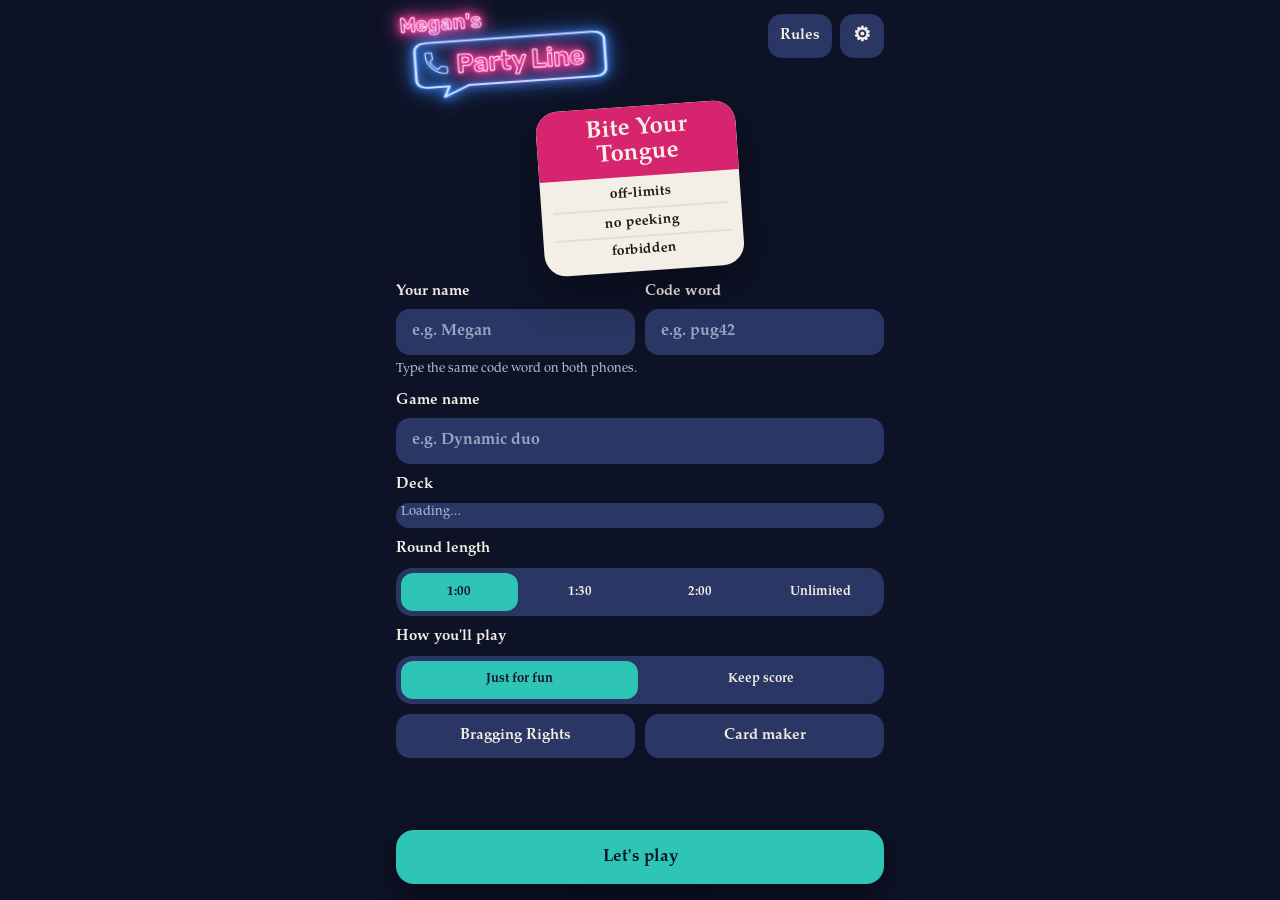
==== commit 56257de6: "Remove the note under Game name Co-Authored-By: Claude Opus 5.5 <noreply@anthropic.com> Claude-Sessi" ====
--- a/dev/src/index.html
+++ b/dev/src/index.html
@@ -21,7 +21,7 @@
   <div class="pair"><label class="f">Your name<input type="text" id="setup-name" maxlength="16" autocomplete="off" placeholder="e.g. Megan"></label>
   <label class="f">Code word<span class="codebox"><input type="text" id="setup-code" maxlength="30" autocomplete="off" autocapitalize="off" spellcheck="false" placeholder="e.g. pug42"><span class="badge" id="setup-badge" aria-live="polite"></span></span></label></div>
   <p class="note" id="code-note">Type the same code word on both phones.</p>
-  <label class="f">Game name <small>Optional, like "Movie night." Both phones see it.</small><input type="text" id="setup-gname" maxlength="24" autocomplete="off" placeholder="e.g. Dynamic duo"></label>
+  <label class="f">Game name<input type="text" id="setup-gname" maxlength="24" autocomplete="off" placeholder="e.g. Dynamic duo"></label>
   <div class="group" id="sg-group" hidden><b>Saved game</b>
     <button class="switch" id="to-games"><span id="sg-name">Game with your partner</span><span class="sw-r"><span id="sg-badge" class="badge"></span><span aria-hidden="true">▾</span></span></button></div>
   <div class="group"><b>Deck</b><div class="seg" data-field="deck" data-scope="setup"></div></div>
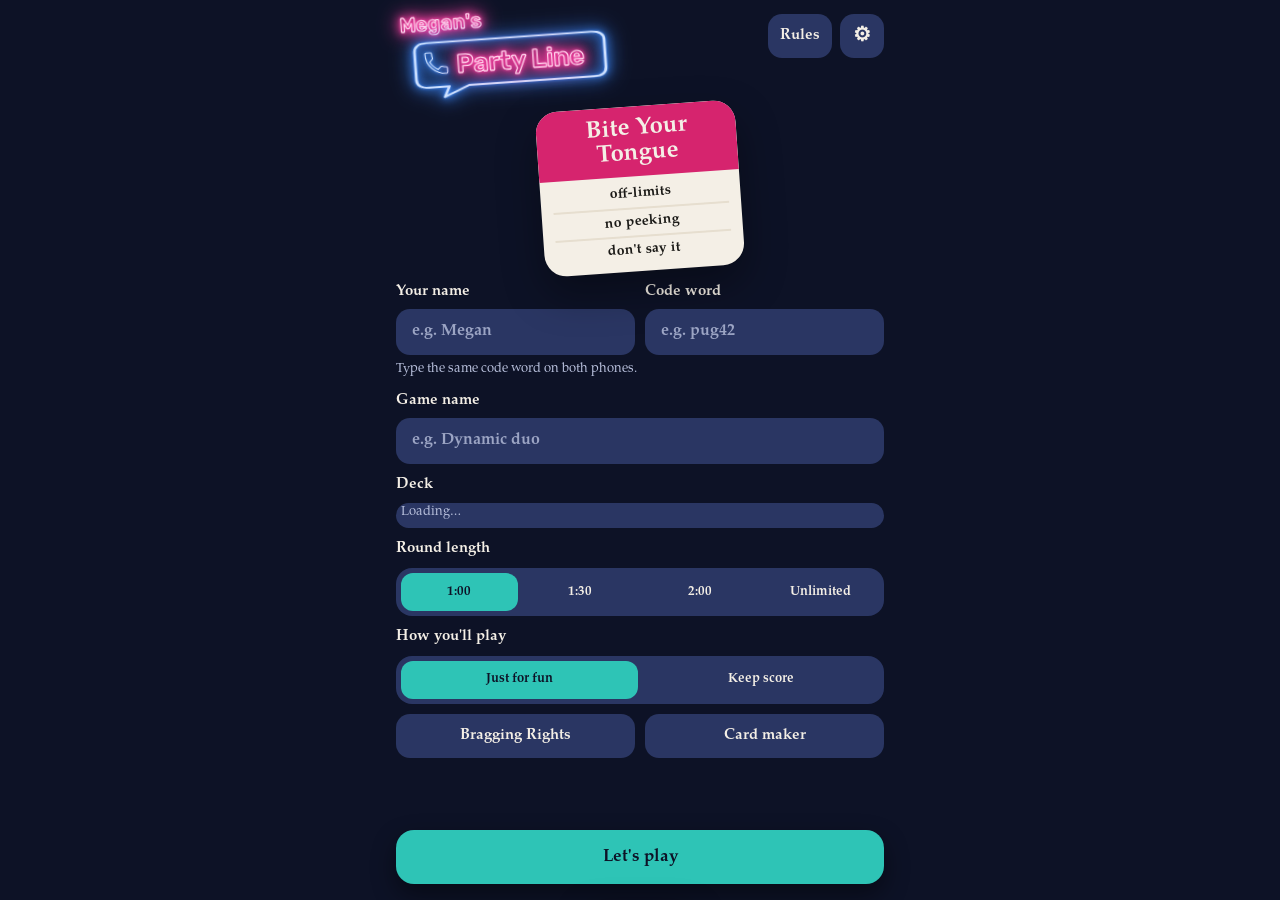
==== commit 87384755: "v7.8: remove Cancel new game and Discard changes; Movies & TV shows and characters can go to differe" ====
--- a/dev/src/index.html
+++ b/dev/src/index.html
@@ -16,7 +16,7 @@
   <div class="top"><h1 id="setup-title"><button class="ttl logo" id="logo" aria-label="Megan's Party Line. Tap to refresh."><span class="t t1" aria-hidden="true">Megan's</span><svg class="bub" preserveAspectRatio="none" viewBox="0 0 160 70" aria-hidden="true"><path d="M14 4 H146 Q156 4 156 14 V46 Q156 56 146 56 H46 L26 68 L30 56 H14 Q4 56 4 46 V14 Q4 4 14 4 Z"/></svg><svg class="ph" viewBox="2 2 20 20" aria-hidden="true"><path d="M6.62 10.79c1.44 2.83 3.76 5.14 6.59 6.59l2.2-2.2c.27-.27.67-.36 1.02-.24 1.12.37 2.33.57 3.57.57.55 0 1 .45 1 1V20c0 .55-.45 1-1 1-9.39 0-17-7.61-17-17 0-.55.45-1 1-1h3.5c.55 0 1 .45 1 1 0 1.25.2 2.45.57 3.57.11.35.03.74-.25 1.02l-2.2 2.2z"/></svg><span class="t t2" aria-hidden="true">Party Line</span></button></h1><div class="tools"><button class="ghost icon" data-open="rules">Rules</button><button class="ghost icon gear" id="setup-set" aria-label="Settings">⚙︎</button></div></div>
   <div class="hero">
     <div class="card mini" aria-hidden="true"><div class="band"><div class="w">Bite Your Tongue</div></div>
-      <ul class="list"><li>off-limits</li><li>no peeking</li><li>forbidden</li></ul></div>
+      <ul class="list"><li>off-limits</li><li>no peeking</li><li>don't say it</li></ul></div>
   </div>
   <div class="pair"><label class="f">Your name<input type="text" id="setup-name" maxlength="16" autocomplete="off" placeholder="e.g. Megan"></label>
   <label class="f">Code word<span class="codebox"><input type="text" id="setup-code" maxlength="30" autocomplete="off" autocapitalize="off" spellcheck="false" placeholder="e.g. pug42"><span class="badge" id="setup-badge" aria-live="polite"></span></span></label></div>
@@ -36,9 +36,8 @@
   </div>
   <div class="row"><button class="ghost" id="to-brag">Bragging Rights</button><button class="ghost" id="to-maker">Card maker</button></div>
   <div style="flex:1"></div>
-  <p class="note dirty" id="home-dirty" hidden>Changes save when you tap Let's play. <button class="link" id="home-discard">Discard changes</button></p>
+  <p class="note dirty" id="home-dirty" hidden>Changes save when you tap Let's play.</p>
   <button class="primary" id="setup-go">Let's play</button>
-  <button class="ghost" id="setup-cancel" hidden>Cancel new game</button>
   <div data-backup><button class="ghost" id="setup-bk">Restore from a backup code</button>
   <textarea id="setup-bk-text" hidden aria-label="Backup code" spellcheck="false" placeholder="Paste your backup code here"></textarea>
   <button class="primary" id="setup-bk-go" hidden>Restore</button></div>
@@ -56,7 +55,7 @@
   <div class="match" id="h-match" hidden></div>
   <div class="hero" id="h-hero">
     <div class="card mini" aria-hidden="true"><div class="band"><div class="w">Bite Your Tongue</div></div>
-      <ul class="list"><li>off-limits</li><li>no peeking</li><li>forbidden</li></ul></div>
+      <ul class="list"><li>off-limits</li><li>no peeking</li><li>don't say it</li></ul></div>
   </div>
   <div style="flex:1"></div>
   <button class="primary" id="start" disabled>Loading cards…</button>
--- a/dev/src/styles.css
+++ b/dev/src/styles.css
@@ -281,3 +281,4 @@
 .undo{position:fixed;left:50%;bottom:calc(18px + env(safe-area-inset-bottom));transform:translate(-50%,140%);z-index:57;display:flex;align-items:center;gap:14px;
  background:var(--card);color:var(--cink);border-radius:16px;padding:6px 6px 6px 16px;box-shadow:0 10px 30px rgba(0,0,0,.5);transition:transform .2s;max-width:calc(100% - 32px);font-weight:700}
 .undo.on{transform:translate(-50%,0)}.undo button{background:var(--sel);color:var(--selink);min-height:40px;padding:0 16px;font-weight:800}
+@media (max-width:385px) and (min-width:346px){#s-setup .seg[data-field=deck] button{font-size:12px;padding:0 1px;letter-spacing:-.1px}}
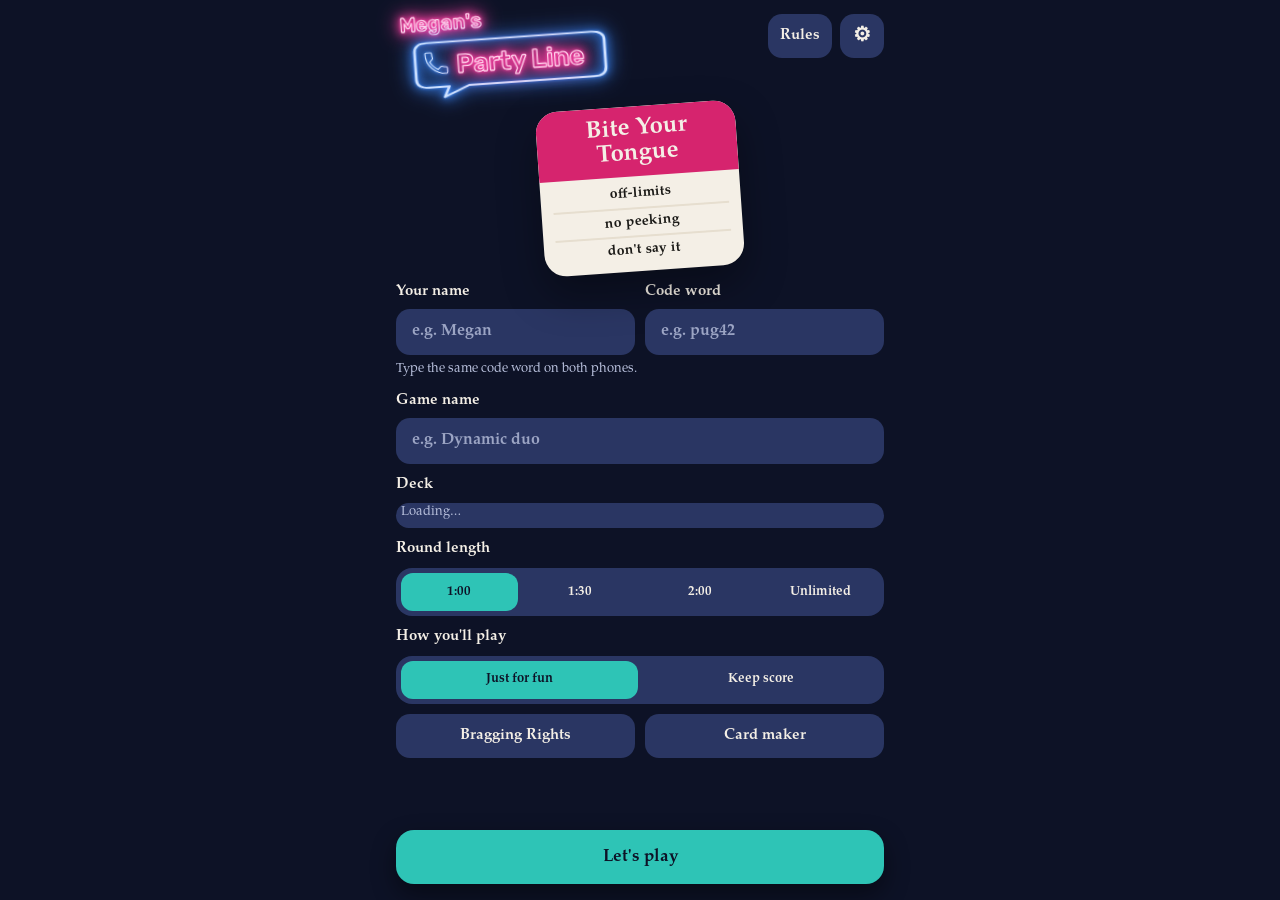
==== commit 934ec87f: "v7.9: Undo appears beside Let's play (or in place of Reset in Settings) only when there's something " ====
--- a/dev/src/index.html
+++ b/dev/src/index.html
@@ -37,7 +37,7 @@
   <div class="row"><button class="ghost" id="to-brag">Bragging Rights</button><button class="ghost" id="to-maker">Card maker</button></div>
   <div style="flex:1"></div>
   <p class="note dirty" id="home-dirty" hidden>Changes save when you tap Let's play.</p>
-  <button class="primary" id="setup-go">Let's play</button>
+  <div class="go-row"><button class="primary" id="setup-go">Let's play</button><button class="ghost" id="home-undo" hidden>Undo</button></div>
   <div data-backup><button class="ghost" id="setup-bk">Restore from a backup code</button>
   <textarea id="setup-bk-text" hidden aria-label="Backup code" spellcheck="false" placeholder="Paste your backup code here"></textarea>
   <button class="primary" id="setup-bk-go" hidden>Restore</button></div>
@@ -103,7 +103,7 @@
   <div class="group"><b>Player</b><div class="seg" data-field="player" data-scope="game"></div>
     <p class="note">Set automatically. Only change it if your phones can't connect.</p></div>
   <div class="group"><b>Cards you've played</b><p class="note" id="set-seen"></p>
-    <button class="danger" id="reset-seen">Reset played cards</button></div>
+    <button class="danger" id="reset-seen">Reset played cards</button><button class="primary" id="reset-undo" hidden>Undo reset</button></div>
   <button class="danger" id="del-game">Delete this game</button>
   </div>
 
@@ -163,7 +163,7 @@
 <div class="count" id="count"><div id="count-n">3</div></div>
 <div class="paused" id="paused"><h1>Paused</h1><p class="sub" id="paused-t"></p><button class="primary" id="resume" style="min-width:220px">Resume</button></div>
 <div class="toast" id="toast" role="status"></div>
-<div class="undo" id="undo" role="status"><span id="undo-t"></span><button id="undo-b">Undo</button></div>
+
 <div class="splash" id="splash" role="dialog" aria-modal="true" aria-labelledby="sp-name">
   <div class="sp-card"><div class="band"><div class="w" id="sp-name">Mom</div></div>
     <div class="sp-body"><p class="sp-line" id="sp-line">is giving clues</p><div class="sp-timer" id="sp-timer">1:00</div>
--- a/dev/src/styles.css
+++ b/dev/src/styles.css
@@ -243,7 +243,9 @@
 #m-gsum .stats{margin:12px 0 0}#m-gsum .stats div{background:var(--line);color:var(--cink)}#m-gsum .stats small{color:var(--muted)}
 #m-gsum .danger{flex:0 0 auto;width:auto}
 @media (max-width:350px){h2.grow{font-size:18px}}
-#setup-go{position:sticky;bottom:12px;z-index:5;box-shadow:0 10px 24px rgba(0,0,0,.45)}
+/* Let's play fills its row; Undo slides in beside it only right after something you can take back */
+.go-row{position:sticky;bottom:12px;z-index:5;display:flex;gap:8px}.go-row #setup-go{flex:1;box-shadow:0 10px 24px rgba(0,0,0,.45)}
+#home-undo{flex:0 0 auto;min-width:96px;min-height:54px;border-radius:18px;background:var(--card);color:var(--cink);font-weight:800;box-shadow:0 10px 24px rgba(0,0,0,.45)}
 h2.grow{font-size:19px}
 input.locked{background:var(--bg2);color:var(--soft)}
 #to-games{font-weight:800}
